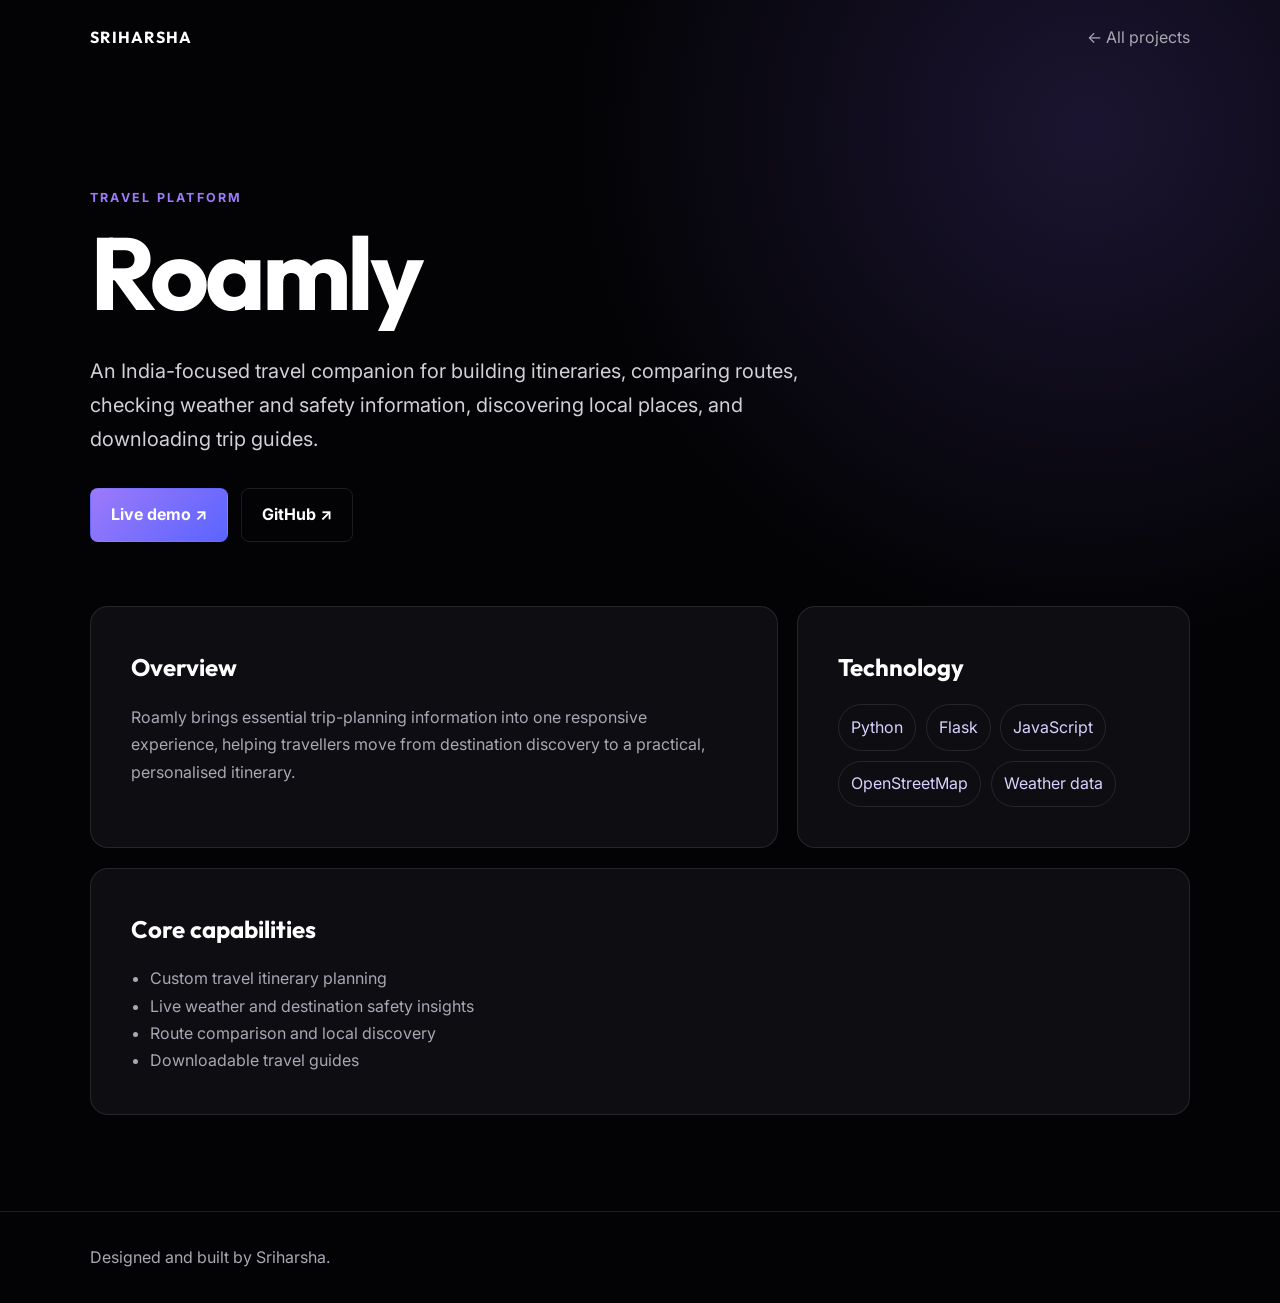
==== projects/roamly.html @ 56a5f9f2 "Update portfolio with recent projects" ====
<!doctype html><html lang="en"><head><meta charset="utf-8"><meta name="viewport" content="width=device-width,initial-scale=1"><meta name="description" content="Roamly travel platform by Sriharsha"><title>Roamly — Sriharsha</title><link rel="preconnect" href="https://fonts.googleapis.com"><link href="https://fonts.googleapis.com/css2?family=Inter:wght@400;600;700&family=Outfit:wght@600;700&display=swap" rel="stylesheet"><link rel="stylesheet" href="../project-details.css"></head><body><nav class="nav shell"><a class="brand" href="../index.html">SRIHARSHA</a><a class="back" href="../index.html#projects">← All projects</a></nav><header class="hero shell"><p class="eyebrow">Travel platform</p><h1>Roamly</h1><p class="lead">An India-focused travel companion for building itineraries, comparing routes, checking weather and safety information, discovering local places, and downloading trip guides.</p><div class="actions"><a class="button primary" href="https://roamly-eosin-three.vercel.app" target="_blank" rel="noopener">Live demo ↗</a><a class="button" href="https://github.com/SRIHARSHA2108/Roamly" target="_blank" rel="noopener">GitHub ↗</a></div></header><main class="content shell"><section class="card"><h2>Overview</h2><p>Roamly brings essential trip-planning information into one responsive experience, helping travellers move from destination discovery to a practical, personalised itinerary.</p></section><aside class="card"><h2>Technology</h2><div class="stack"><span>Python</span><span>Flask</span><span>JavaScript</span><span>OpenStreetMap</span><span>Weather data</span></div></aside><section class="card wide"><h2>Core capabilities</h2><ul><li>Custom travel itinerary planning</li><li>Live weather and destination safety insights</li><li>Route comparison and local discovery</li><li>Downloadable travel guides</li></ul></section></main><footer class="footer"><div class="shell">Designed and built by Sriharsha.</div></footer></body></html>
---- project-details.css ----
:root{--bg:#030305;--panel:#111116;--text:#fff;--muted:#a8a8b3;--accent:#9c7afa;--border:rgba(255,255,255,.1)}
*{box-sizing:border-box}body{margin:0;color:var(--text);background:radial-gradient(circle at 85% 10%,rgba(138,99,248,.18),transparent 32%),var(--bg);font-family:"Inter",system-ui,sans-serif;line-height:1.7}a{color:inherit}.shell{width:min(1100px,calc(100% - 2rem));margin:auto}.nav{display:flex;align-items:center;justify-content:space-between;padding:1.5rem 0}.brand{font-family:"Outfit",sans-serif;font-weight:700;letter-spacing:.08em;text-decoration:none}.back{color:var(--muted);text-decoration:none}.hero{padding:7rem 0 4rem}.eyebrow{margin:0 0 1rem;color:var(--accent);font-size:.78rem;font-weight:700;letter-spacing:.18em;text-transform:uppercase}.hero h1{max-width:850px;margin:0;font-family:"Outfit",sans-serif;font-size:clamp(3rem,8vw,6.5rem);line-height:.95;letter-spacing:-.04em}.lead{max-width:760px;margin:2rem 0 0;color:#d1d1d8;font-size:clamp(1rem,2vw,1.25rem)}.actions{display:flex;flex-wrap:wrap;gap:.8rem;margin-top:2rem}.button{display:inline-flex;align-items:center;justify-content:center;min-height:48px;padding:.8rem 1.25rem;border:1px solid var(--border);border-radius:8px;text-decoration:none;font-weight:700}.primary{border-color:transparent;background:linear-gradient(135deg,#9c7afa,#5a64ff)}.content{display:grid;grid-template-columns:1.4fr .8fr;gap:1.2rem;padding-bottom:6rem}.card{padding:clamp(1.4rem,4vw,2.5rem);border:1px solid var(--border);border-radius:18px;background:rgba(17,17,22,.78)}.card h2{margin:0 0 1rem;font-family:"Outfit",sans-serif}.card p{margin:0;color:var(--muted)}.card ul{margin:0;padding-left:1.2rem;color:var(--muted)}.stack{display:flex;flex-wrap:wrap;gap:.6rem}.stack span{padding:.55rem .75rem;border:1px solid var(--border);border-radius:999px;color:#d9d1ff}.wide{grid-column:1/-1}.footer{padding:2rem 0;border-top:1px solid var(--border);color:var(--muted)}@media(max-width:720px){.hero{padding:4rem 0 3rem}.content{grid-template-columns:1fr}.wide{grid-column:auto}}
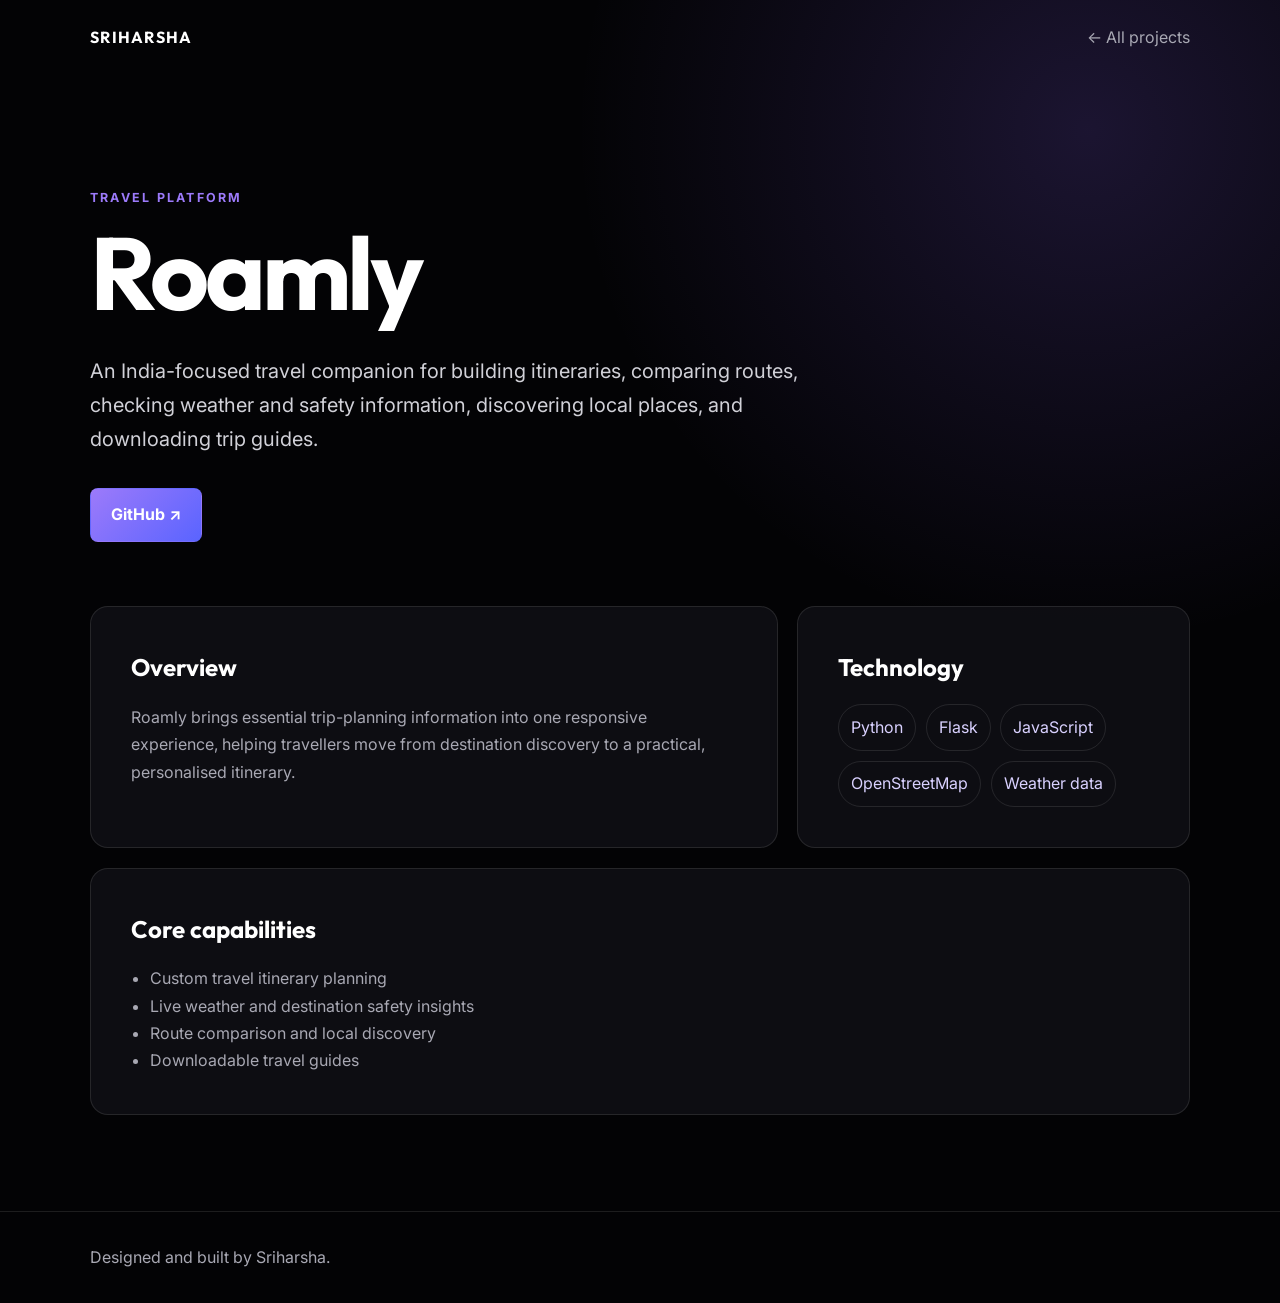
==== commit 8ac3f2d4: "Remove live demo links" ====
--- a/projects/roamly.html
+++ b/projects/roamly.html
@@ -1 +1 @@
-<!doctype html><html lang="en"><head><meta charset="utf-8"><meta name="viewport" content="width=device-width,initial-scale=1"><meta name="description" content="Roamly travel platform by Sriharsha"><title>Roamly — Sriharsha</title><link rel="preconnect" href="https://fonts.googleapis.com"><link href="https://fonts.googleapis.com/css2?family=Inter:wght@400;600;700&family=Outfit:wght@600;700&display=swap" rel="stylesheet"><link rel="stylesheet" href="../project-details.css"></head><body><nav class="nav shell"><a class="brand" href="../index.html">SRIHARSHA</a><a class="back" href="../index.html#projects">← All projects</a></nav><header class="hero shell"><p class="eyebrow">Travel platform</p><h1>Roamly</h1><p class="lead">An India-focused travel companion for building itineraries, comparing routes, checking weather and safety information, discovering local places, and downloading trip guides.</p><div class="actions"><a class="button primary" href="https://roamly-eosin-three.vercel.app" target="_blank" rel="noopener">Live demo ↗</a><a class="button" href="https://github.com/SRIHARSHA2108/Roamly" target="_blank" rel="noopener">GitHub ↗</a></div></header><main class="content shell"><section class="card"><h2>Overview</h2><p>Roamly brings essential trip-planning information into one responsive experience, helping travellers move from destination discovery to a practical, personalised itinerary.</p></section><aside class="card"><h2>Technology</h2><div class="stack"><span>Python</span><span>Flask</span><span>JavaScript</span><span>OpenStreetMap</span><span>Weather data</span></div></aside><section class="card wide"><h2>Core capabilities</h2><ul><li>Custom travel itinerary planning</li><li>Live weather and destination safety insights</li><li>Route comparison and local discovery</li><li>Downloadable travel guides</li></ul></section></main><footer class="footer"><div class="shell">Designed and built by Sriharsha.</div></footer></body></html>
+<!doctype html><html lang="en"><head><meta charset="utf-8"><meta name="viewport" content="width=device-width,initial-scale=1"><meta name="description" content="Roamly travel platform by Sriharsha"><title>Roamly — Sriharsha</title><link rel="preconnect" href="https://fonts.googleapis.com"><link href="https://fonts.googleapis.com/css2?family=Inter:wght@400;600;700&family=Outfit:wght@600;700&display=swap" rel="stylesheet"><link rel="stylesheet" href="../project-details.css"></head><body><nav class="nav shell"><a class="brand" href="../index.html">SRIHARSHA</a><a class="back" href="../index.html#projects">← All projects</a></nav><header class="hero shell"><p class="eyebrow">Travel platform</p><h1>Roamly</h1><p class="lead">An India-focused travel companion for building itineraries, comparing routes, checking weather and safety information, discovering local places, and downloading trip guides.</p><div class="actions"><a class="button primary" href="https://github.com/SRIHARSHA2108/Roamly" target="_blank" rel="noopener">GitHub ↗</a></div></header><main class="content shell"><section class="card"><h2>Overview</h2><p>Roamly brings essential trip-planning information into one responsive experience, helping travellers move from destination discovery to a practical, personalised itinerary.</p></section><aside class="card"><h2>Technology</h2><div class="stack"><span>Python</span><span>Flask</span><span>JavaScript</span><span>OpenStreetMap</span><span>Weather data</span></div></aside><section class="card wide"><h2>Core capabilities</h2><ul><li>Custom travel itinerary planning</li><li>Live weather and destination safety insights</li><li>Route comparison and local discovery</li><li>Downloadable travel guides</li></ul></section></main><footer class="footer"><div class="shell">Designed and built by Sriharsha.</div></footer></body></html>
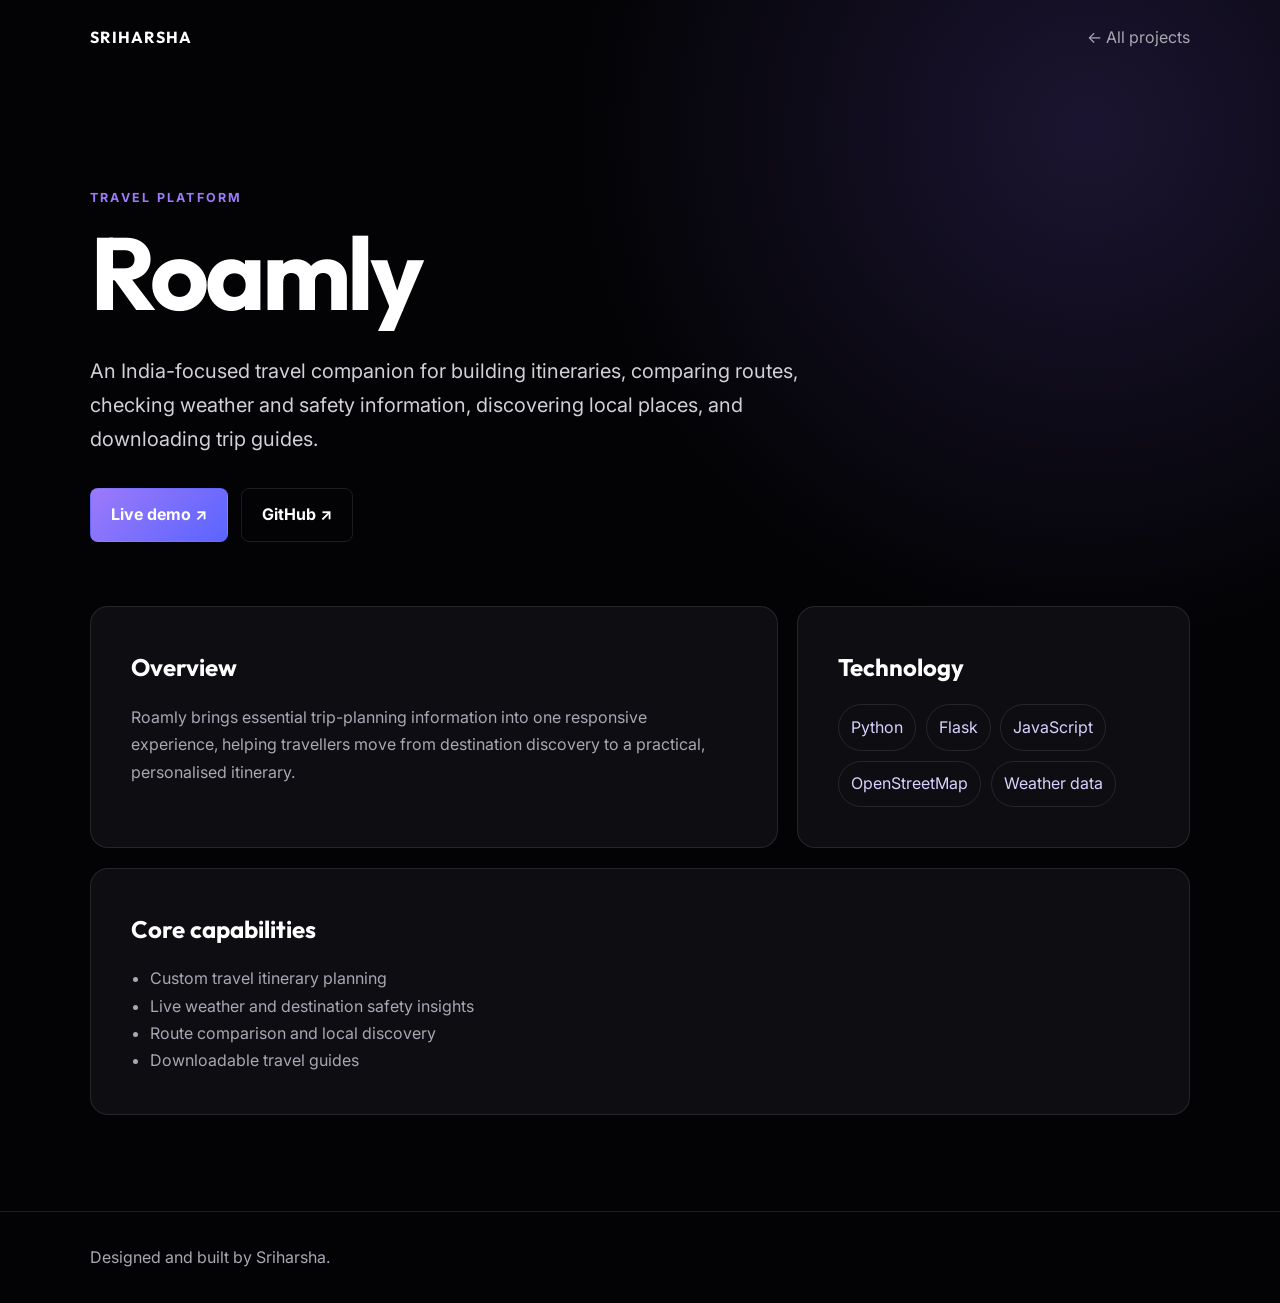
==== commit 923ac9d5: "Restore live demos and remove details link" ====
--- a/projects/roamly.html
+++ b/projects/roamly.html
@@ -1 +1 @@
-<!doctype html><html lang="en"><head><meta charset="utf-8"><meta name="viewport" content="width=device-width,initial-scale=1"><meta name="description" content="Roamly travel platform by Sriharsha"><title>Roamly — Sriharsha</title><link rel="preconnect" href="https://fonts.googleapis.com"><link href="https://fonts.googleapis.com/css2?family=Inter:wght@400;600;700&family=Outfit:wght@600;700&display=swap" rel="stylesheet"><link rel="stylesheet" href="../project-details.css"></head><body><nav class="nav shell"><a class="brand" href="../index.html">SRIHARSHA</a><a class="back" href="../index.html#projects">← All projects</a></nav><header class="hero shell"><p class="eyebrow">Travel platform</p><h1>Roamly</h1><p class="lead">An India-focused travel companion for building itineraries, comparing routes, checking weather and safety information, discovering local places, and downloading trip guides.</p><div class="actions"><a class="button primary" href="https://github.com/SRIHARSHA2108/Roamly" target="_blank" rel="noopener">GitHub ↗</a></div></header><main class="content shell"><section class="card"><h2>Overview</h2><p>Roamly brings essential trip-planning information into one responsive experience, helping travellers move from destination discovery to a practical, personalised itinerary.</p></section><aside class="card"><h2>Technology</h2><div class="stack"><span>Python</span><span>Flask</span><span>JavaScript</span><span>OpenStreetMap</span><span>Weather data</span></div></aside><section class="card wide"><h2>Core capabilities</h2><ul><li>Custom travel itinerary planning</li><li>Live weather and destination safety insights</li><li>Route comparison and local discovery</li><li>Downloadable travel guides</li></ul></section></main><footer class="footer"><div class="shell">Designed and built by Sriharsha.</div></footer></body></html>
+<!doctype html><html lang="en"><head><meta charset="utf-8"><meta name="viewport" content="width=device-width,initial-scale=1"><meta name="description" content="Roamly travel platform by Sriharsha"><title>Roamly — Sriharsha</title><link rel="preconnect" href="https://fonts.googleapis.com"><link href="https://fonts.googleapis.com/css2?family=Inter:wght@400;600;700&family=Outfit:wght@600;700&display=swap" rel="stylesheet"><link rel="stylesheet" href="../project-details.css"></head><body><nav class="nav shell"><a class="brand" href="../index.html">SRIHARSHA</a><a class="back" href="../index.html#projects">← All projects</a></nav><header class="hero shell"><p class="eyebrow">Travel platform</p><h1>Roamly</h1><p class="lead">An India-focused travel companion for building itineraries, comparing routes, checking weather and safety information, discovering local places, and downloading trip guides.</p><div class="actions"><a class="button primary" href="https://roamly-eosin-three.vercel.app" target="_blank" rel="noopener">Live demo ↗</a><a class="button" href="https://github.com/SRIHARSHA2108/Roamly" target="_blank" rel="noopener">GitHub ↗</a></div></header><main class="content shell"><section class="card"><h2>Overview</h2><p>Roamly brings essential trip-planning information into one responsive experience, helping travellers move from destination discovery to a practical, personalised itinerary.</p></section><aside class="card"><h2>Technology</h2><div class="stack"><span>Python</span><span>Flask</span><span>JavaScript</span><span>OpenStreetMap</span><span>Weather data</span></div></aside><section class="card wide"><h2>Core capabilities</h2><ul><li>Custom travel itinerary planning</li><li>Live weather and destination safety insights</li><li>Route comparison and local discovery</li><li>Downloadable travel guides</li></ul></section></main><footer class="footer"><div class="shell">Designed and built by Sriharsha.</div></footer></body></html>
